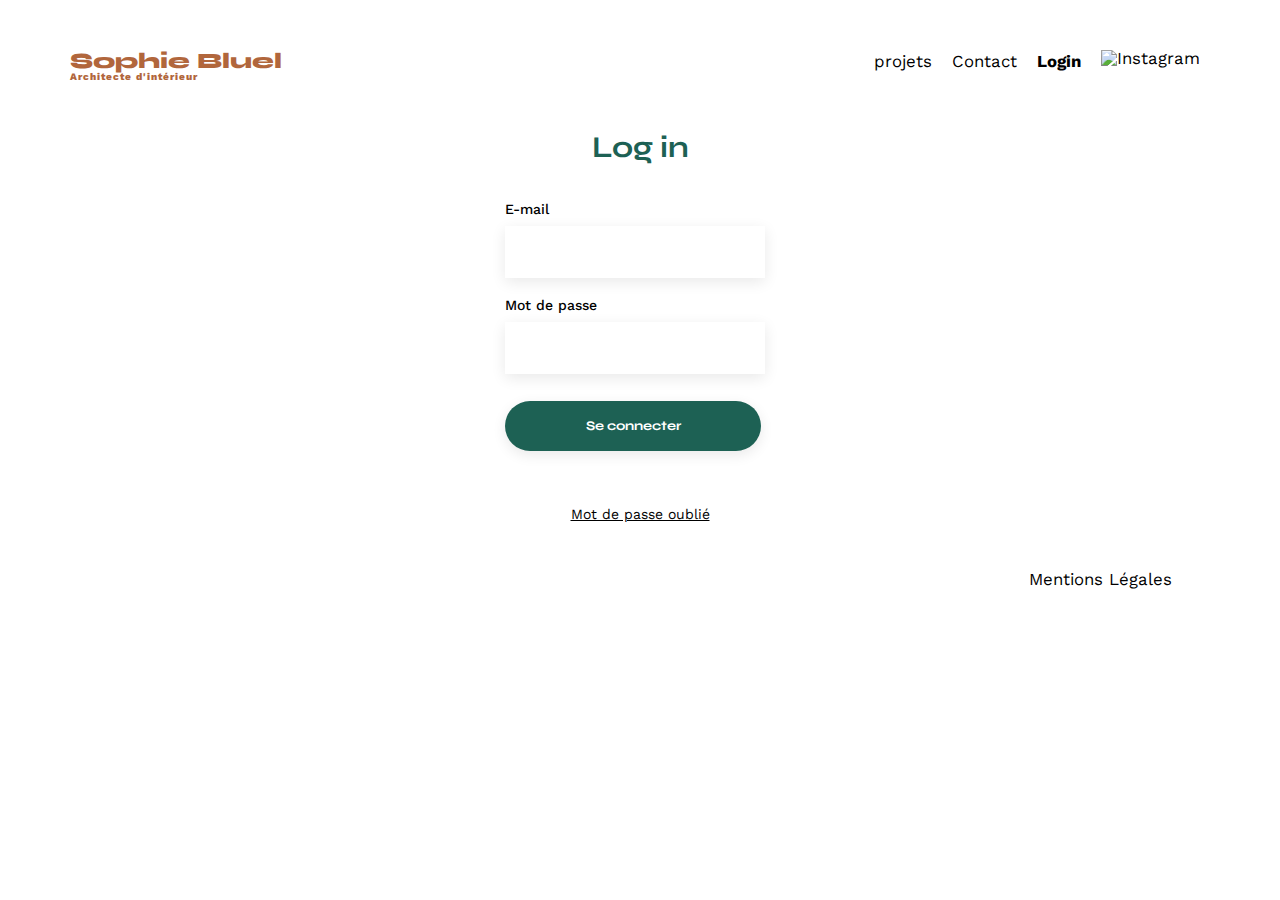
==== FrontEnd/pages/login.html @ bf5447db "login" ====
<!DOCTYPE html>
<html lang="fr">
<head>
	<meta charset="UTF-8">
	<title>Connexion | Sophie Bluel - Architecte d'intérieur</title>
	<meta name="viewport" content="width=device-width, initial-scale=1.0">
	<link rel="preconnect" href="https://fonts.googleapis.com">
	<link rel="preconnect" href="https://fonts.gstatic.com" crossorigin>
	<link href="https://fonts.googleapis.com/css2?family=Syne:wght@700;800&family=Work+Sans&display=swap" rel="stylesheet">
	<meta name="description" content="">
	<link rel="stylesheet" href="../assets/style.css">
</head>
<body>
<header>
	<h1>Sophie Bluel <span>Architecte d'intérieur</span></h1>
	<nav>
		<ul>
			<a href="../index.html#portfolio"><li>projets</li></a>
			<a href="../index.html#contact"><li >Contact</li></a>
			<a href="#"><li class="login active">Login</li></a>
			<li><img src="../assets/icons/instagram.png" alt="Instagram"></li>
		</ul>
	</nav>
</header>
<main>
	<section id="connexion">
        <h2>Log in</h2>
        <form action="/login" method="post" id="loginForm">
            <div class="mail">
              <label for="email">E-mail</label>
              <input type="email" id="email" name="email" required autocomplete="current-email">
            </div>
            <div class="password">
              <label for="password">Mot de passe</label>
              <input type="password" id="password" name="password" required autocomplete="current-password">
            </div>
            <div class="btn btn-connexion">
              <input type="submit" value="Se connecter">
            </div>
          </form>
          <a class="forget" href="#">Mot de passe oublié</a>
    </section>
</main>
<footer>
	<nav>
		<ul>
			<li>Mentions Légales</li>
		</ul>
	</nav>
</footer>

<script type="module" src="/FrontEnd/assets/js/login.js"></script>
</body>
</html>
---- FrontEnd/assets/style.css ----
/* http://meyerweb.com/eric/tools/css/reset/
   v2.0 | 20110126
   License: none (public domain)
*/

html, body, div, span, applet, object, iframe,
h1, h2, h3, h4, h5, h6, p, blockquote, pre,
a, abbr, acronym, address, big, cite, code,
del, dfn, em, img, ins, kbd, q, s, samp,
small, strike, strong, sub, sup, tt, var,
b, u, i, center,
dl, dt, dd, ol, ul, li,
fieldset, form, label, legend,
table, caption, tbody, tfoot, thead, tr, th, td,
article, aside, canvas, details, embed,
figure, figcaption, footer, header, hgroup,
menu, nav, output, ruby, section, summary,
time, mark, audio, video {
	margin: 0;
	padding: 0;
	border: 0;
	font-size: 100%;
	font: inherit;
	vertical-align: baseline;
}
/* HTML5 display-role reset for older browsers */
article, aside, details, figcaption, figure,
footer, header, hgroup, menu, nav, section {
	display: block;
}
body {
	line-height: 1;
}
ol, ul {
	list-style: none;
}
blockquote, q {
	quotes: none;
}
blockquote:before, blockquote:after,
q:before, q:after {
	content: '';
	content: none;
}
table {
	border-collapse: collapse;
	border-spacing: 0;
}
/** end reset css**/
body {
	max-width: 1140px;
	margin:auto;
	font-family: 'Work Sans' ;
	font-size: 14px;
}
header {
	display: flex;
	justify-content: space-between;
	margin: 50px 0
}
section {
	margin: 50px 0
}

h1{
	display: flex;
	flex-direction: column;
	font-family: 'Syne';
	font-size: 22px;
	font-weight: 800;
	color: #B1663C
}

h1 > span {
	font-family: 'Work Sans';
	font-size:10px;
	letter-spacing: 0.1em;
;
}

h2{
	font-family: 'Syne';
	font-weight: 700;
	font-size: 30px;
	color: #1D6154
}
nav ul {
	display: flex;
	align-items: center;
	list-style-type: none;

}
nav li {
	padding: 0 10px;
	font-size: 1.2em;
}

nav a {
	text-decoration: none;
	color: black;
}

nav a .active{
	font-weight: 700;
}

li:hover {
	color: #B1663C;
}

nav li img {
	height: 22px;
	display: flex;
}
#introduction {
	display: flex;
	align-items: center;
	padding: 100px 0px 100px 0px;
}
#introduction figure {
	flex: 1
}
#introduction img {
	display: block;
	margin: auto;
	width: 80%;
}

#introduction article {
	flex: 1
}
#introduction h2 {
	margin-bottom: 1em;
}

#introduction p {
	margin-bottom: 0.5em;
}
#portfolio h2 {
	text-align: center;
	margin-bottom: 1em;
}

/* Catégorie pour les boutons */
.categories{
	position: relative;
	display: flex;
	justify-content: center;
	gap: 1em;
	padding: 1em 0em 3em 0em;
}

/* Boutons categories */
.categories button {
	background-color: transparent;
	border: #1D6154 1px solid;
	border-radius: 60px;
	padding: 10px;
	min-width: 100px;
	font-weight: 700;
	font-size: 16px;
	color: #1D6154;
	cursor: pointer;
}

.categories button:hover {
	background-color:#1D6154;
	color: #ffffff;
}

.gallery {
	width: 100%;
	display: grid;
	grid-template-columns: 1fr 1fr 1fr;
	grid-column-gap: 20px;
	grid-row-gap: 20px;
}

.gallery img {
	width: 100%;

}
#contact {
	width: 50%;
margin: auto;
}
#contact > * {
	text-align: center;

}
#contact h2{
	margin-bottom: 20px;
}
#contact form {
	text-align: left;
	margin-top:30px;
	display: flex;
	flex-direction: column;
}

#contact input {
	height: 50px;
	font-size: 1.2em;
	border: none;
	box-shadow: 0px 4px 14px rgba(0, 0, 0, 0.09);
}
#contact label {
	margin: 2em 0 1em 0;
}
#contact textarea {
	border: none;
	box-shadow: 0px 4px 14px rgba(0, 0, 0, 0.09);
}

input[type="submit"]{
	font-family: 'Syne';
	font-weight: 700;
	color: white;
	background-color: #1D6154;
	margin : 2em auto ;
	width: 180px;
	text-align: center;
	border-radius: 60px ;
}

footer nav ul {
	display: flex;
	justify-content: flex-end;
	margin: 2em
}

/* Log in */

#connexion {
	display: grid;
	justify-content: center;
	gap: 20px;
}

#connexion h2 {
	font-size: 30px;
	display: flex;
	justify-content: center;
}

#connexion form {
	position: relative;
}

.mail , .password {
	display: flex;
	flex-direction: column;
	margin-top: 20px;
}

form , label {
	font-size: 14px;
	font-weight: 500;
	padding: 0px 10px 10px 0px;
}

.mail .password , input {
	min-width: 20vw;
	min-height: 50px;
	border: none;
	box-shadow: 0px 4px 14px 0px #00000017;
}

.forget {
	display: flex;
	justify-content: center;
}

.forget {
	font-size: 14px;
	color: black;
}

.btn-connexion:hover input {
	background-color:#0E2F28;
}
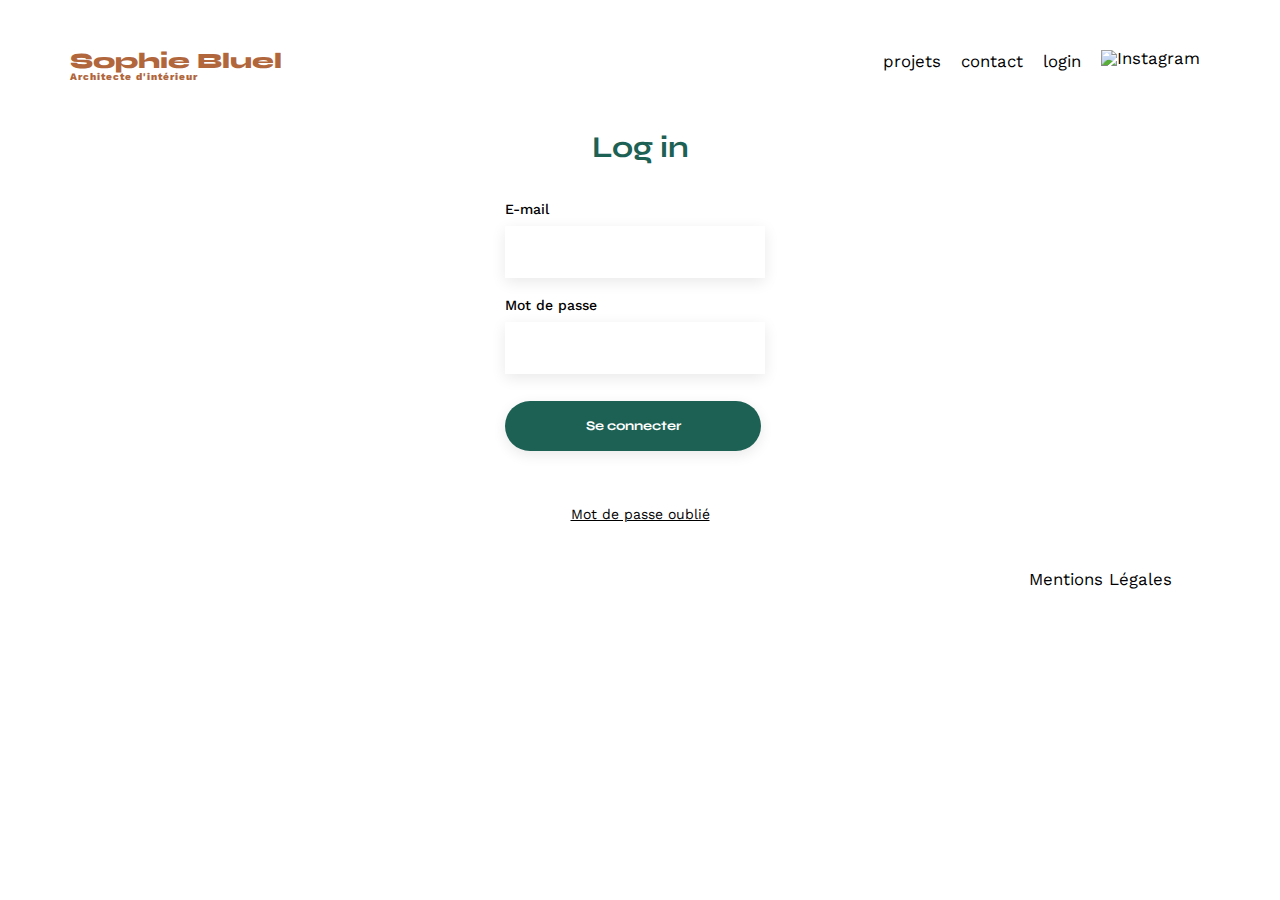
==== commit 47f611c3: "login+btn modifier" ====
--- a/FrontEnd/pages/login.html
+++ b/FrontEnd/pages/login.html
@@ -3,6 +3,7 @@
 <head>
 	<meta charset="UTF-8">
 	<title>Connexion | Sophie Bluel - Architecte d'intérieur</title>
+	<link rel="icon" href="/logo.ico" type="image/x-icon">
 	<meta name="viewport" content="width=device-width, initial-scale=1.0">
 	<link rel="preconnect" href="https://fonts.googleapis.com">
 	<link rel="preconnect" href="https://fonts.gstatic.com" crossorigin>
@@ -15,9 +16,12 @@
 	<h1>Sophie Bluel <span>Architecte d'intérieur</span></h1>
 	<nav>
 		<ul>
-			<a href="../index.html#portfolio"><li>projets</li></a>
-			<a href="../index.html#contact"><li >Contact</li></a>
-			<a href="#"><li class="login active">Login</li></a>
+			<li><a href="../index.html">projets</a></li>
+			<li><a href="../index.html">contact</a></li>
+			<li class="active">
+				<a class="login-button" href="./login.html">login</a>
+				<a class="logout-button display-none">logout</a>
+			</li>
 			<li><img src="../assets/icons/instagram.png" alt="Instagram"></li>
 		</ul>
 	</nav>
@@ -35,7 +39,7 @@
               <input type="password" id="password" name="password" required autocomplete="current-password">
             </div>
             <div class="btn btn-connexion">
-              <input type="submit" value="Se connecter">
+              <input type="submit" id="login-submit" value="Se connecter">
             </div>
           </form>
           <a class="forget" href="#">Mot de passe oublié</a>
--- a/FrontEnd/assets/style.css
+++ b/FrontEnd/assets/style.css
@@ -136,9 +136,26 @@
 #introduction p {
 	margin-bottom: 0.5em;
 }
+
+/* section pour modifier les projets */
+.portfolio-modifier {
+	position: relative;
+}
+
 #portfolio h2 {
 	text-align: center;
 	margin-bottom: 1em;
+}
+
+.edit-button {
+	display: flex;
+	gap: 10px;
+	position: absolute;
+	top: 9px;
+	left: calc(50% + 111px);
+	margin-left: 10px;
+	color: black;
+	cursor: pointer;
 }
 
 /* Catégorie pour les boutons */
@@ -168,6 +185,12 @@
 	color: #ffffff;
 }
 
+.categories button.hidden {
+    display: none;
+}
+
+/****** MODAL ******/
+
 .gallery {
 	width: 100%;
 	display: grid;
@@ -279,3 +302,57 @@
 .btn-connexion:hover input {
 	background-color:#0E2F28;
 }
+
+
+
+
+
+
+
+
+
+
+
+
+
+
+
+
+
+
+
+
+
+
+
+
+
+
+/****** MODAL ******/
+
+.modal-overlay {
+	position: fixed;
+	display: none;
+	top: 0;
+	left: 0;
+	width: 100%;
+	height: 100%;
+	background-color: rgba(0, 0, 0, 0.30);
+	z-index: 9999;
+}
+
+.modal-content {
+	border-radius: 10px;
+	position: absolute;
+	top: 50%;
+	left: 50%;
+	margin: 2em auto;
+	transform: translate(-50%, -50%);
+	background-color: white;
+	padding: 60px 105px 45px 105px;
+	text-align: center;
+}
+
+.modal-open {
+    overflow: hidden;
+}
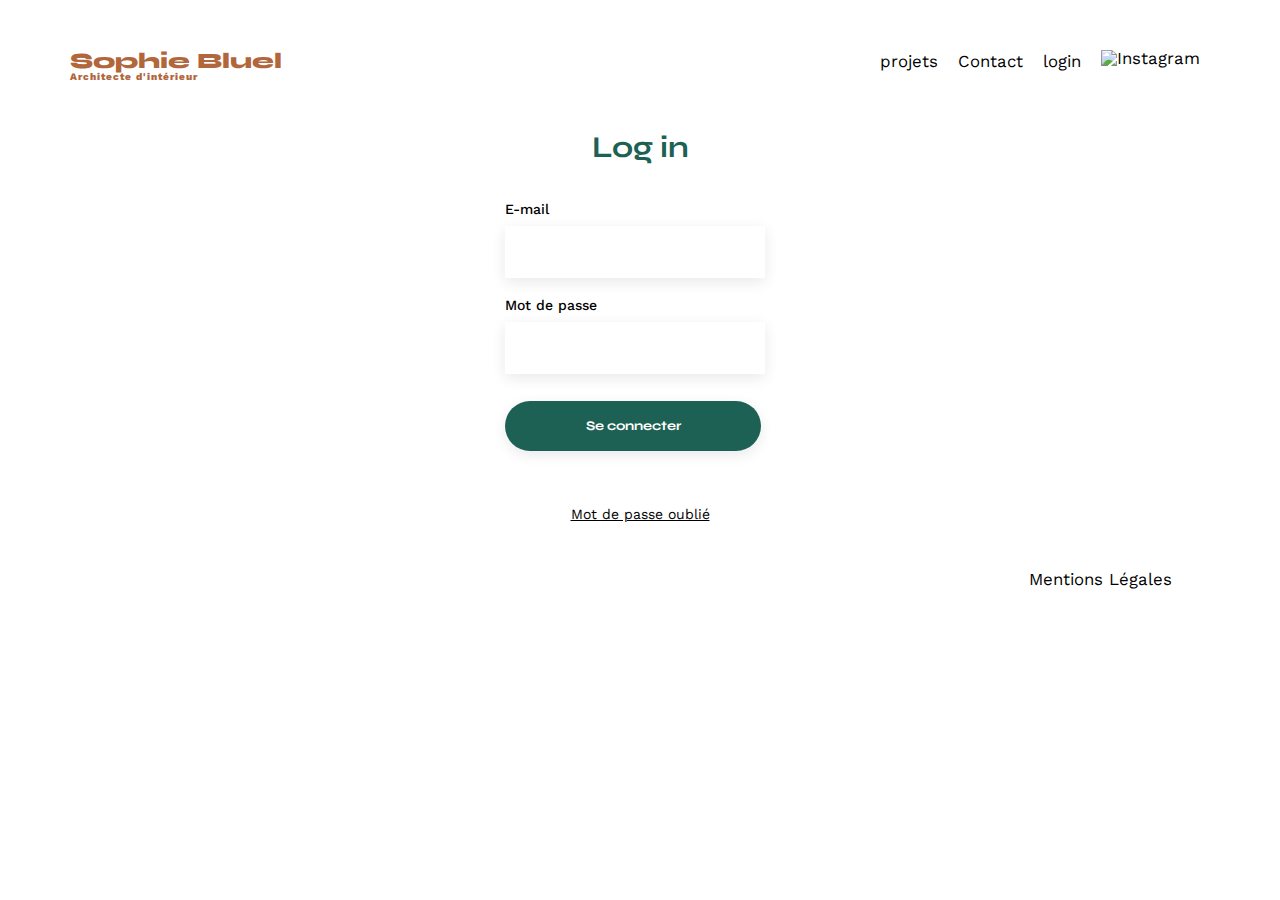
==== commit 02a96c1d: "masque les boutons en fonction de l'état de connexion" ====
--- a/FrontEnd/pages/login.html
+++ b/FrontEnd/pages/login.html
@@ -3,11 +3,13 @@
 <head>
 	<meta charset="UTF-8">
 	<title>Connexion | Sophie Bluel - Architecte d'intérieur</title>
-	<link rel="icon" href="/logo.ico" type="image/x-icon">
 	<meta name="viewport" content="width=device-width, initial-scale=1.0">
 	<link rel="preconnect" href="https://fonts.googleapis.com">
 	<link rel="preconnect" href="https://fonts.gstatic.com" crossorigin>
 	<link href="https://fonts.googleapis.com/css2?family=Syne:wght@700;800&family=Work+Sans&display=swap" rel="stylesheet">
+	<link rel="stylesheet" href="https://cdnjs.cloudflare.com/ajax/libs/font-awesome/6.2.1/css/all.min.css"
+		integrity="sha512-MV7K8+y+gLIBoVD59lQIYicR65iaqukzvf/nwasF0nqhPay5w/9lJmVM2hMDcnK1OnMGCdVK+iQrJ7lzPJQd1w=="
+		crossorigin="anonymous" referrerpolicy="no-referrer">
 	<meta name="description" content="">
 	<link rel="stylesheet" href="../assets/style.css">
 </head>
@@ -16,10 +18,10 @@
 	<h1>Sophie Bluel <span>Architecte d'intérieur</span></h1>
 	<nav>
 		<ul>
-			<li><a href="../index.html">projets</a></li>
-			<li><a href="../index.html">contact</a></li>
+			<a href="../index.html#portfolio"><li>projets</li></a>
+			<a href="../index.html#contact"><li >Contact</li></a>
 			<li class="active">
-				<a class="login-button" href="./login.html">login</a>
+				<a class="login-button" href="./pages/login.html">login</a>
 				<a class="logout-button display-none">logout</a>
 			</li>
 			<li><img src="../assets/icons/instagram.png" alt="Instagram"></li>
@@ -39,7 +41,7 @@
               <input type="password" id="password" name="password" required autocomplete="current-password">
             </div>
             <div class="btn btn-connexion">
-              <input type="submit" id="login-submit" value="Se connecter">
+				<input type="submit" id="login-submit" value="Se connecter">
             </div>
           </form>
           <a class="forget" href="#">Mot de passe oublié</a>
--- a/FrontEnd/assets/style.css
+++ b/FrontEnd/assets/style.css
@@ -136,7 +136,6 @@
 #introduction p {
 	margin-bottom: 0.5em;
 }
-
 /* section pour modifier les projets */
 .portfolio-modifier {
 	position: relative;
@@ -189,8 +188,6 @@
     display: none;
 }
 
-/****** MODAL ******/
-
 .gallery {
 	width: 100%;
 	display: grid;
@@ -302,30 +299,6 @@
 .btn-connexion:hover input {
 	background-color:#0E2F28;
 }
-
-
-
-
-
-
-
-
-
-
-
-
-
-
-
-
-
-
-
-
-
-
-
-
 
 
 /****** MODAL ******/
@@ -355,4 +328,4 @@
 
 .modal-open {
     overflow: hidden;
-}
+}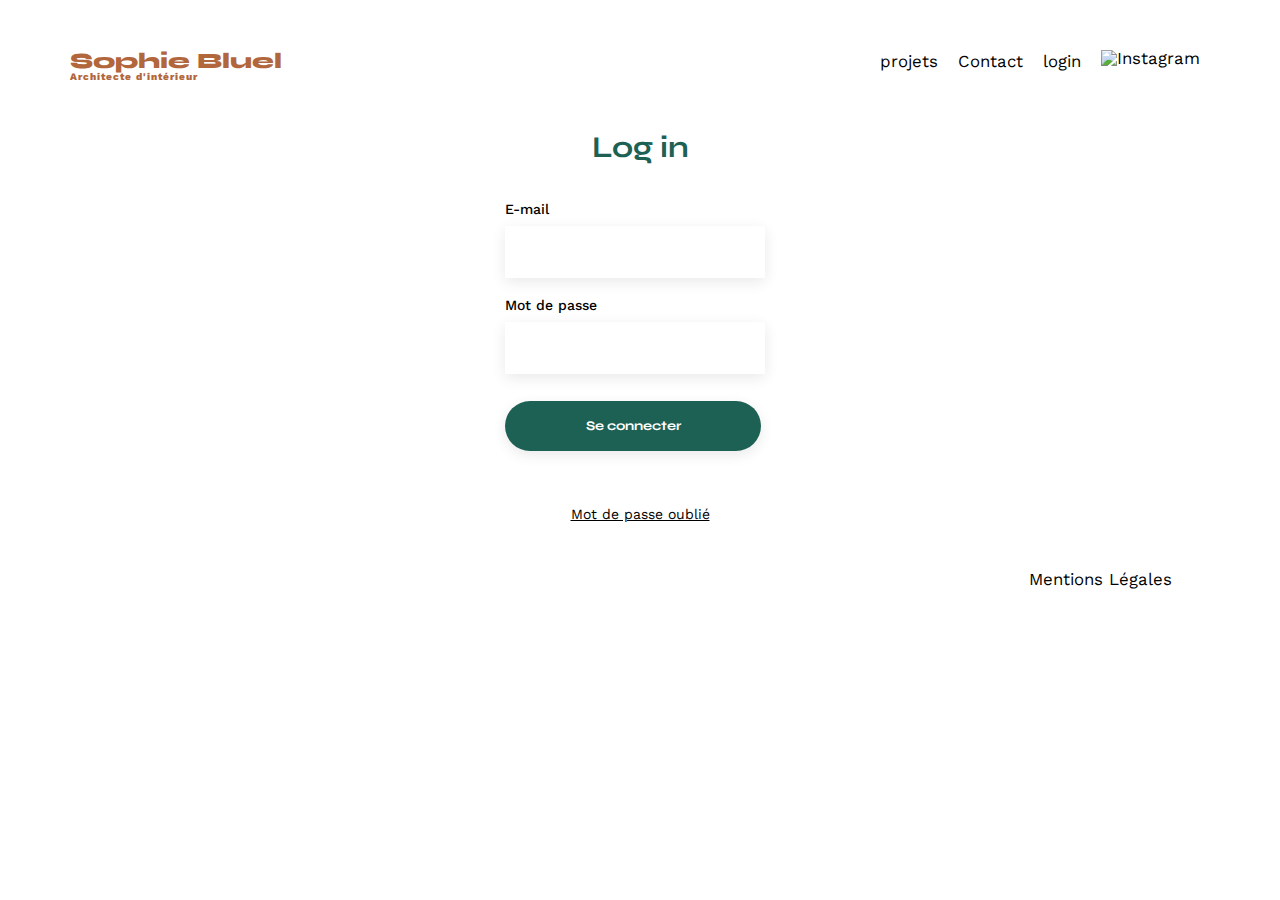
==== commit 653fa6b2: "modal pour ajout ou suppression d'images" ====
--- a/FrontEnd/pages/login.html
+++ b/FrontEnd/pages/login.html
@@ -19,7 +19,7 @@
 	<nav>
 		<ul>
 			<a href="../index.html#portfolio"><li>projets</li></a>
-			<a href="../index.html#contact"><li >Contact</li></a>
+			<a href=""><li >Contact</li></a>
 			<li class="active">
 				<a class="login-button" href="./pages/login.html">login</a>
 				<a class="logout-button display-none">logout</a>
--- a/FrontEnd/assets/style.css
+++ b/FrontEnd/assets/style.css
@@ -328,4 +328,87 @@
 
 .modal-open {
     overflow: hidden;
+}
+
+.close-modal-button {
+	width: 22px;
+	height: 22px;
+	position: absolute;
+	top: 26px;
+	right: 30px;
+	cursor: pointer;
+	display: flex;
+	justify-content: center;
+	align-items: center;
+	color: black;
+}
+
+.close-modal-button .fa-solid  {
+	color: black;
+	z-index: 100000;
+	font-size: 9px;
+}
+
+.modal-title,
+.modal-upload-title {
+	color: #000;
+	text-align: center;
+	font-family: Work Sans;
+	font-size: 26px;
+	font-style: normal;
+	font-weight: 400;
+	line-height: normal;
+}
+
+.modal-content .modal-gallery {
+	margin-top: 46px;
+	margin-bottom: 67px;
+	display: grid;
+	align-items: center;
+	width: 420px;
+	grid-template-columns: repeat(5, 1fr);
+	grid-gap: 6px;
+	grid-row-gap: 26px;
+}
+
+.modal-content .modal-gallery img {
+	max-height: 105px;
+	max-width: 78px;
+}
+
+/* Positionne le bouton delete en haut à gauche de chaque image */
+.image-container {
+    position: relative;
+    display: inline-block; /* Assure que les conteneurs d'images respectent la taille de l'image */
+}
+
+.delete-button {
+    position: absolute;
+	display: flex;
+	justify-content: center;
+	align-items: center;
+	height: 17px;
+	border-radius: 2px;
+    top: 5px; /* Ajustez la valeur pour la position verticale */
+    right: 5px; /* Ajustez la valeur pour la position horizontale */
+    z-index: 1; /* Assure que le bouton est au-dessus de l'image */
+	background-color: #000;
+	border: none;
+}
+
+.delete-button .fa {
+    color: #ffffff;
+	font-size: 9px;
+}
+
+.btn-modal {
+	background-color: transparent;
+	border: #1D6154 1px solid;
+	border-radius: 60px;
+	padding: 10px;
+	min-width: 100px;
+	font-weight: 700;
+	font-size: 16px;
+	color: #1D6154;
+	cursor: pointer;
 }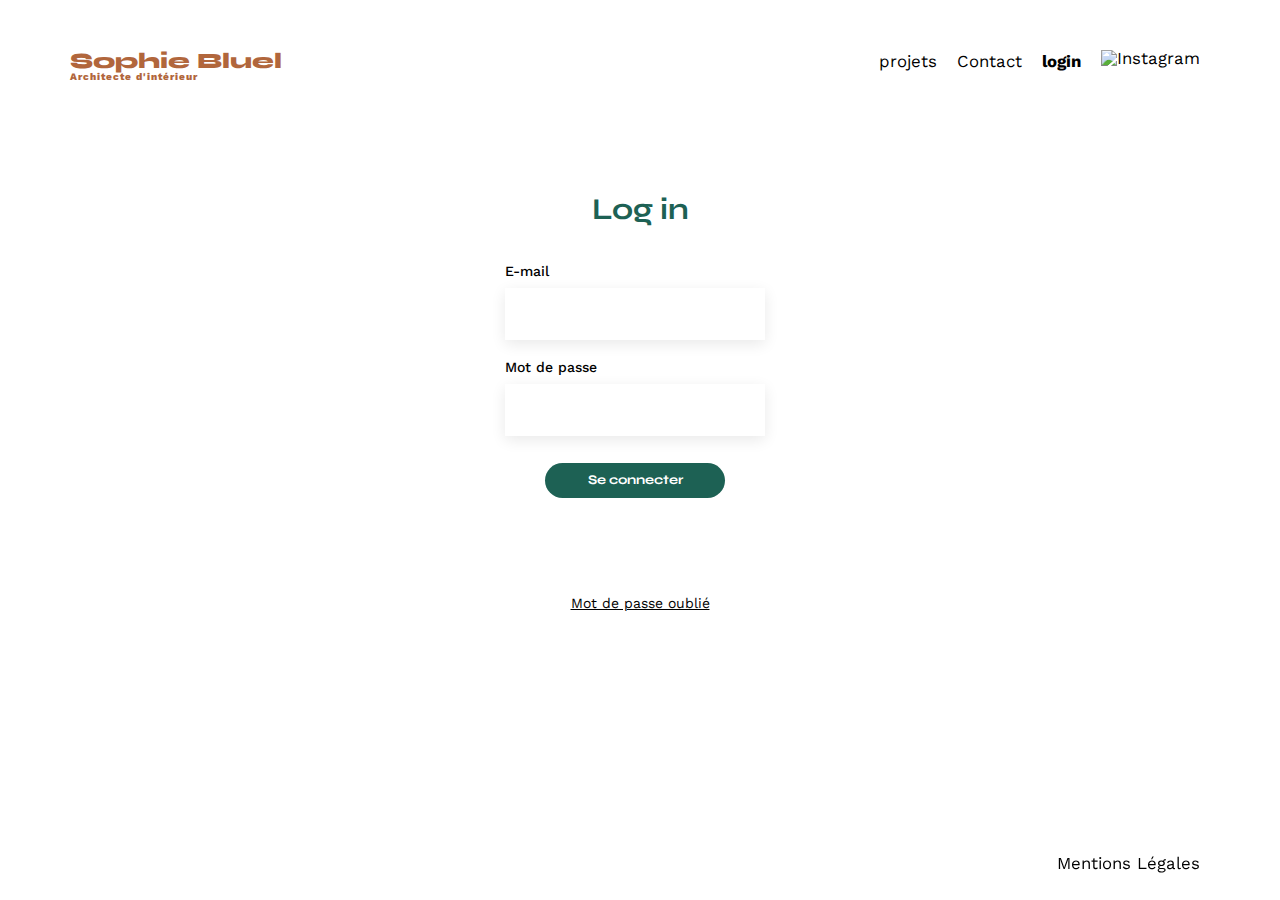
==== commit 37a9ae1f: "messages erreurs" ====
--- a/FrontEnd/pages/login.html
+++ b/FrontEnd/pages/login.html
@@ -4,6 +4,7 @@
 	<meta charset="UTF-8">
 	<title>Connexion | Sophie Bluel - Architecte d'intérieur</title>
 	<meta name="viewport" content="width=device-width, initial-scale=1.0">
+	<link rel="shortcut icon" href="favicon.ico" type="image/x-icon">
 	<link rel="preconnect" href="https://fonts.googleapis.com">
 	<link rel="preconnect" href="https://fonts.gstatic.com" crossorigin>
 	<link href="https://fonts.googleapis.com/css2?family=Syne:wght@700;800&family=Work+Sans&display=swap" rel="stylesheet">
@@ -19,16 +20,17 @@
 	<nav>
 		<ul>
 			<a href="../index.html#portfolio"><li>projets</li></a>
-			<a href=""><li >Contact</li></a>
+			<a href="../index.html#contact"><li >Contact</li></a>
 			<li class="active">
-				<a class="login-button" href="./pages/login.html">login</a>
-				<a class="logout-button display-none">logout</a>
+				<a class="login-button" href="#">login</a>
+				<a class="logout-button">logout</a>
 			</li>
 			<li><img src="../assets/icons/instagram.png" alt="Instagram"></li>
 		</ul>
 	</nav>
 </header>
 <main>
+	<!-- Formulaire connexion -->
 	<section id="connexion">
         <h2>Log in</h2>
         <form action="/login" method="post" id="loginForm">
@@ -40,14 +42,15 @@
               <label for="password">Mot de passe</label>
               <input type="password" id="password" name="password" required autocomplete="current-password">
             </div>
-            <div class="btn btn-connexion">
-				<input type="submit" id="login-submit" value="Se connecter">
+            <div class="btn-connexion">
+				<input type="submit" class="btn submit-login" id="login-submit" value="Se connecter">
             </div>
           </form>
           <a class="forget" href="#">Mot de passe oublié</a>
     </section>
 </main>
-<footer>
+<!-- Footer -->
+<footer class="footer" >
 	<nav>
 		<ul>
 			<li>Mentions Légales</li>
--- a/FrontEnd/assets/style.css
+++ b/FrontEnd/assets/style.css
@@ -100,12 +100,16 @@
 	color: black;
 }
 
-nav a .active{
+nav li.active{
 	font-weight: 700;
 }
 
-li:hover {
+li a:hover {
 	color: #B1663C;
+}
+
+.login-button, .logout-button {
+	cursor: pointer;
 }
 
 nav li img {
@@ -198,11 +202,11 @@
 
 .gallery img {
 	width: 100%;
-
+	max-height: 480px;
 }
 #contact {
 	width: 50%;
-margin: auto;
+    margin: auto;
 }
 #contact > * {
 	text-align: center;
@@ -232,21 +236,37 @@
 	box-shadow: 0px 4px 14px rgba(0, 0, 0, 0.09);
 }
 
-input[type="submit"]{
+.btn {
+	display: flex;
+	justify-content: center;
+	align-items: center;
 	font-family: 'Syne';
 	font-weight: 700;
 	color: white;
+	margin : 2em auto ;
+	text-align: center;
+	border-radius: 60px ;
+	height: 35px;
+	border: none;
+	cursor: pointer;
 	background-color: #1D6154;
-	margin : 2em auto ;
-	width: 180px;
-	text-align: center;
-	border-radius: 60px ;
+	line-height: 0;
+}
+
+.btn:hover {
+	background-color:#0E2F28;
+}
+
+.footer {
+	position: fixed;
+	bottom: 0;
+	right: 0;
 }
 
 footer nav ul {
 	display: flex;
 	justify-content: flex-end;
-	margin: 2em
+	margin: 2em 5em
 }
 
 /* Log in */
@@ -254,13 +274,15 @@
 #connexion {
 	display: grid;
 	justify-content: center;
-	gap: 20px;
+	height:60vh;
 }
 
 #connexion h2 {
 	font-size: 30px;
 	display: flex;
 	justify-content: center;
+	align-items: end;
+	margin-bottom: 20px;
 }
 
 #connexion form {
@@ -279,27 +301,23 @@
 	padding: 0px 10px 10px 0px;
 }
 
-.mail .password , input {
+.mail .password , input[type=text], input[type=email], input[type=password] {
 	min-width: 20vw;
 	min-height: 50px;
 	border: none;
 	box-shadow: 0px 4px 14px 0px #00000017;
 }
 
+.btn-connexion .submit-login {
+	width: 180px;
+}
+
 .forget {
 	display: flex;
 	justify-content: center;
-}
-
-.forget {
 	font-size: 14px;
 	color: black;
 }
-
-.btn-connexion:hover input {
-	background-color:#0E2F28;
-}
-
 
 /****** MODAL ******/
 
@@ -349,6 +367,15 @@
 	font-size: 9px;
 }
 
+.btn-back {
+	width: 22px;
+	height: 22px;
+	position: absolute;
+	top: 26px;
+	left: 30px;
+	cursor: pointer;
+}
+
 .modal-title,
 .modal-upload-title {
 	color: #000;
@@ -402,13 +429,107 @@
 }
 
 .btn-modal {
-	background-color: transparent;
-	border: #1D6154 1px solid;
-	border-radius: 60px;
+	background-color: #1D6154;
+	color: #ffffff;
+	width: 240px;
+}
+
+/* section upload image */
+
+#addImgForm .img-form {
+	margin-top: 46px;
+	width: 420px;
+	display: flex;
+	flex-direction: column;
+}
+
+.img-upload {
+	display: flex;
+	gap: 7px;
+	flex-direction: column;
+	justify-content: center;
+	align-items: center;
+	width: 420px;
+	height: 169px;
+	flex-shrink: 0;
+	border-radius: 3px;
+	background: #E8F1F6;
+}
+
+.img-upload .imgIcon {
+	font-size: 68px;
+	color: #B9C5CC;
+}
+
+.preview-img {
+	display: none;
+	height: 100%;
+}
+
+.btn-upload {
+	width: auto !important;
+	border-radius: 50px;
+	background: #CBD6DC;
+	padding: 10px 33px;
+	text-align: center;
+	position: relative;
+	display: inline-block;
+	overflow: hidden;
+	z-index: 3;
+	white-space: nowrap;
+}
+
+.btn-upload input {
+	position: absolute;
+	left: 0;
+	top: 0;
+	width: 100%;
+	height: 105%;
+	cursor: pointer;
+	opacity: 0;
+}
+
+.upload-text {
+	color: #444;
+	text-align: center;
+	font-family: Work Sans;
+	font-size: 10px;
+	font-style: normal;
+	font-weight: 400;
+	line-height: normal;
+}
+
+
+.img-form select {
+	background-color: white;
+	height: 50px;
+	font-size: 1.2em;
+	border: none;
+	box-shadow: 0px 4px 14px rgba(0, 0, 0, 0.09);
+}
+
+.img-form hr {
+	display: block;
+	height: 1px;
+	background-color: #B3B3B3;
+	border: none;
+	margin-bottom: 38px;
+}
+
+#addImgForm label {
+	text-align: start;
+	margin: 2em 0 1em 0;
+}
+
+#addImgForm hr {
+	margin: 0px;
+	margin-top: 47px;
+}
+
+.modal-img-button {
 	padding: 10px;
-	min-width: 100px;
-	font-weight: 700;
+	width: 240px;
 	font-size: 16px;
-	color: #1D6154;
-	cursor: pointer;
-}+	cursor: pointer;
+	background: #0000004D;
+}
